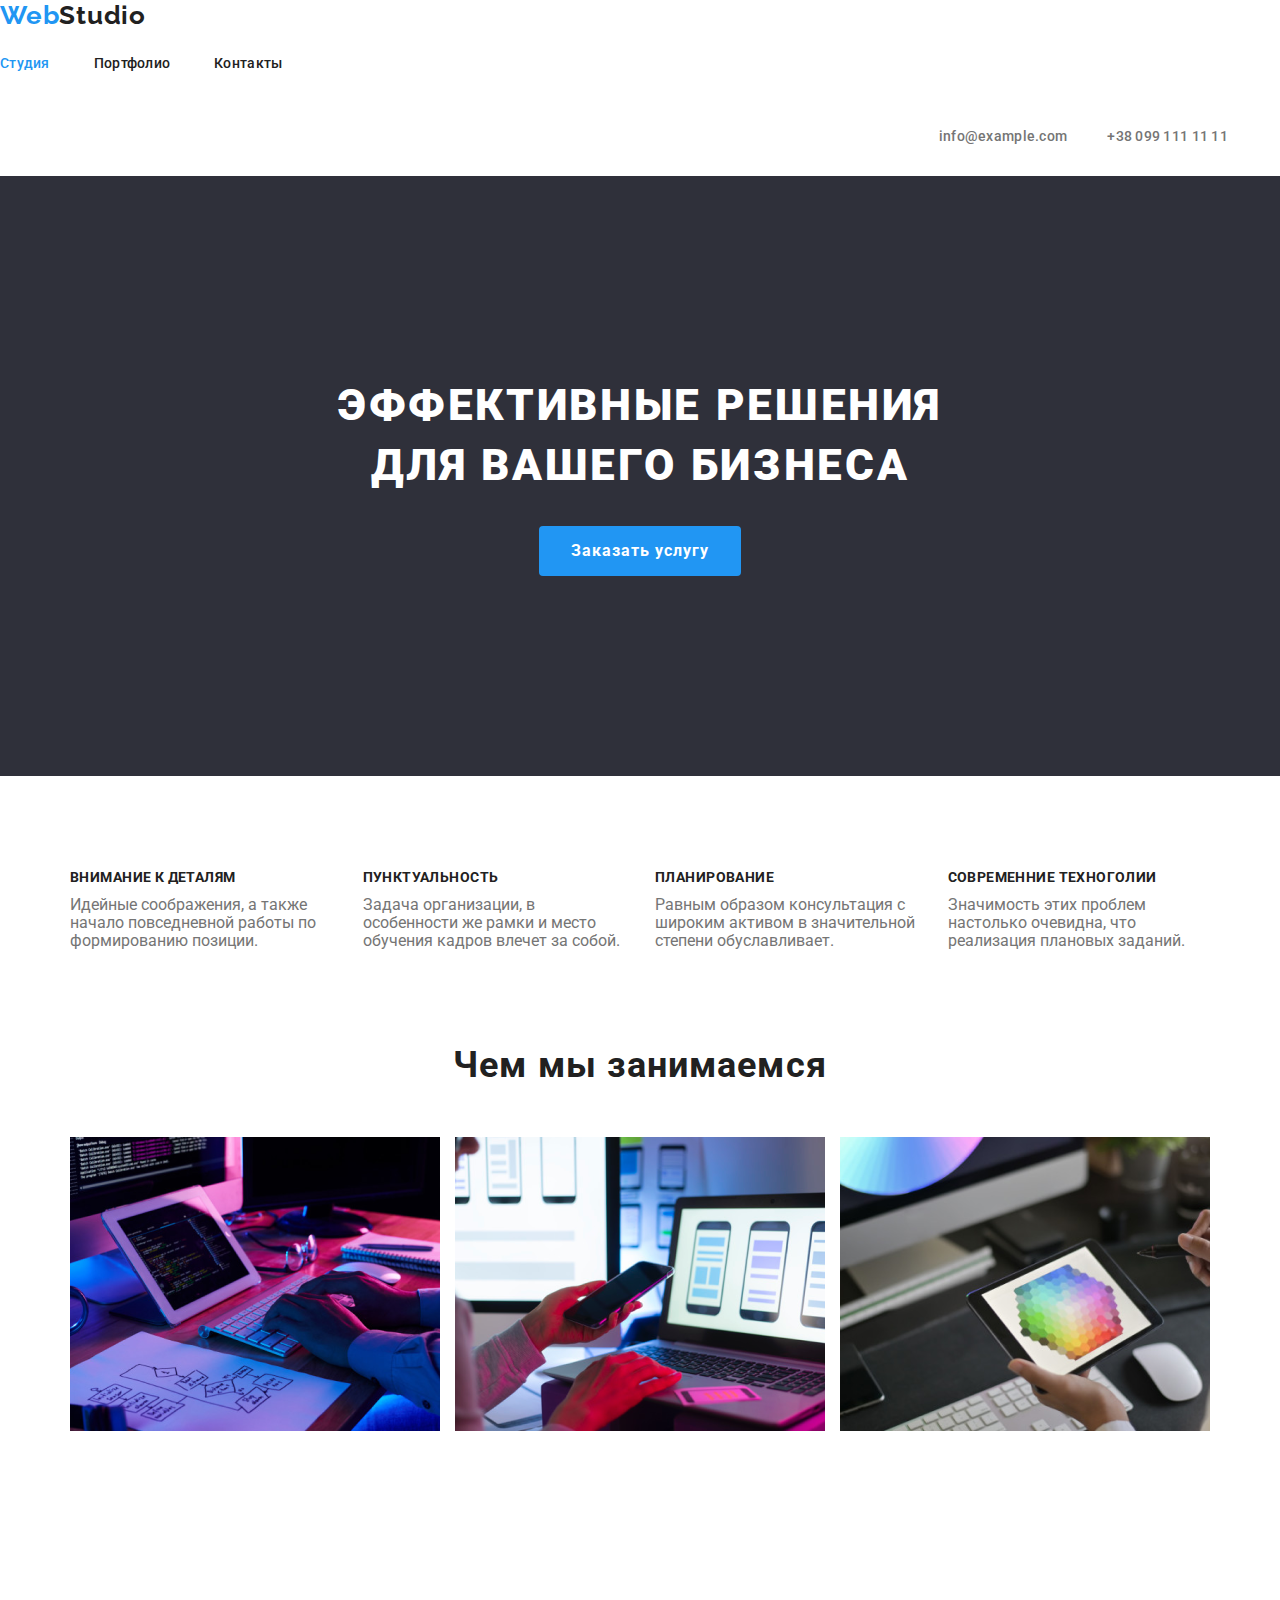
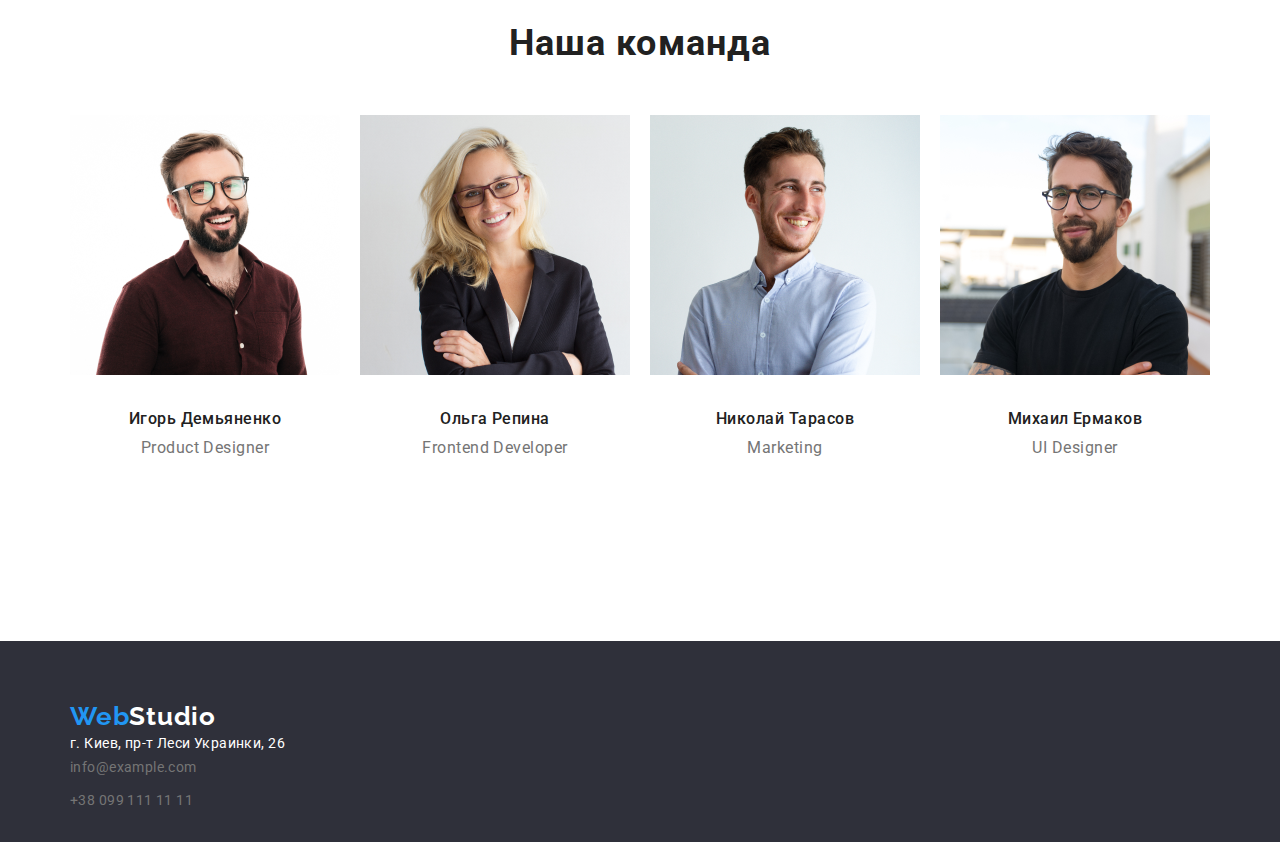
==== index.html @ aa9313b2 "Обновляет index.html" ====
<!DOCTYPE html>
<html lang="ru">
  <head>
    <meta charset="UTF-8" />
    <meta name="viewport" content="width=device-width, initial-scale=1.0" />
    <title>WebStudio</title>
    <link rel="stylesheet" href="https://cdnjs.cloudflare.com/ajax/libs/modern-normalize/1.0.0/modern-normalize.min.css">
    <link rel="preconnect" href="https://fonts.gstatic.com"> 
    <link rel="preconnect" href="https://fonts.gstatic.com"> 
    <link href="https://fonts.googleapis.com/css2?family=Raleway:wght@700&family=Roboto:wght@400;500;700;900&display=swap" rel="stylesheet">
    <link rel="stylesheet" href="./css/styles.css">
  </head>

  <body>
    <!--Шапка сайта-->
    <header>
      <div class="head">
            <a class="logo-blue" href="./index.html">Web<span class="logo-black">Studio</span>
            </a>
            <nav>
              <ul class="site-nav">
              <li class="item">
                <a href="./index.html" class="link current">Студия</a>
              </li>
              <li class="item">
                <a href="./portfolio.html" class="link">Портфолио</a>
              </li>
              <li class="item">
                <a href="" class="link">Контакты</a>
              </li>
          </ul>
        </nav>

        <ul class="adrress-header">
            <li class="mail-link"><a href="mailto:info@example.com" class="adrress">info@example.com</a></li>
            <li><a href="tel:+380991111111" class="adrress">+38 099 111 11 11</a></li>
        </ul>
      </div>
    </header>

    <main>
      <!--Герой-->
        <section class="hero">
          <div class="hero-section">
            <h1 class="hero-title">Эффективные решения <br> для вашего бизнеса</h1>
            <button type="button" class="button">Заказать услугу</button>
          </div>
        </section>

      <!--Наши преимущества-->
      <section>
        <div class="container">
          <h2 class="visually-hidden">Наши особенности</h2>
          <ul class="feature-list">
            <li class="feature-benefits">
              <h3 class="title">Внимание к деталям</h3>
              <p>
                Идейные соображения, а также начало повседневной работы по
                формированию позиции.
              </p>
            </li>
            <li class="feature-benefits">
              <h3 class="title">Пунктуальность</h3>
              <p>
                Задача организации, в особенности же рамки и место обучения кадров
                влечет за собой.
              </p>
            </li>
            <li class="feature-benefits">
              <h3 class="title">Планирование</h3>
              <p>
                Равным образом консультация с широким активом в значительной
                степени обуславливает.
              </p>
            </li>
            <li class="feature-benefits">
              <h3 class="title">Современние техноголии</h3>
              <p>
                Значимость этих проблем настолько очевидна, что реализация
                плановых заданий.
              </p>
            </li>
          </ul>
        </div>
      </section>
      <!--Чем мы занимаемся-->
      <section>
        <div class="container">
          <h2 class="employment-title">Чем мы занимаемся</h2>
          <ul class="employment">
            <li class="item">
              <img
                src="./images/programer-working-his-desk-office.png"
                alt="Фото програмиста работаючего в офисе"
                width="370"
              />
            </li>
            <li>
              <img
                src="./images/designers-are-developing-application-smartphones.png"
                alt="Фото разроботки интерфейса для приложения"
                width="370"
              />
            </li>
            <li>
                <img 
                src="./images/creative-artist-web-design-with-working-colour.png" 
                alt="Фото дизайнера подбирающего цвета на планшете" width="370"
                />
            </li>
          </ul>
        </div>
      </section>

      <!--Наша команда-->

      <section class="team">
        <div class="container">
          <h2 class="team-heading">Наша команда</h2>
            <ul class="team-list">
              <li class="team-card">
                <img class="card-face" src="./images/Igor.png"
                alt="Игорь Демьяненко"
                /> 
                <h3 class="person">Игорь Демьяненко</h3>
                <p class="duties">Product Designer</p>
              </li>
              <li class="team-card">
                <img class="card-face" src="./images/Olga.png"
                alt="Ольга Репина"
                /> 
                <h3 class="person">Ольга Репина</h3>
                <p class="duties">Frontend Developer</p>
              </li>
              <li class="team-card"> 
                <img class="card-face" src="./images/Nikolay.png"
                alt="Николай Тарасов"
                /> 
                <h3 class="person">Николай Тарасов</h3>
                <p class="duties">Marketing</p>
              </li>
              <li class="team-card">
                <img class="card-face" src="./images/Mikhail.png"
                alt="Михаил Ермаков"
                /> 
                <h3 class="person">Михаил Ермаков</h3>
                <p class="duties">UI Designer</p>
              </li>
            </ul>
          </div>
      </section>
    </main>
    <!--Футер-->
    <footer class="footer">
      <div class="container">
        <a href="./index.html" class="logo-blue">Web<span class="logo-white">Studio</span></a>
        <address class="adrress-post">
          г. Киев, пр-т Леси Украинки, 26
        </address>
        <ul class="adrress-footer">
          <li class="adrress-item">
            <a href="mailto:info@example.com" class="adrress">info@example.com</a>
          </li>
          <li>
            <a href="tel:+380991111111" class="adrress">+38 099 111 11 11</a>
          </li>
        </ul>
      </div>
    </footer>
  </body>
</html>
---- css/styles.css ----
:root {
    --primary-text-color: #757575;
    --title-text-color:  #212121;
    --accent-color: #2196F3;
    --hero-text-color: #FFFFFF;
    --transparent-color: rgba(255, 255, 255, 0.6);

    --background-main-color: #E5E5E5; 
    --background-secondary-color: #F5F4FA;
    --background-hero-footer-color: #2F303A;
    --background-head-color: #FFFFFF;
}          
        /* цвет основного текста (светло-серый)  #757575; */
        /* цвет вторичного текста (заголовки, ближе к черному) #212121; */
        /* цвет акцента #2196F3; */
        /* цвет текста героя и почтового адреса (белый) #FFFFFF; */
        /* цвет прозрачный (адрес) rgba(255, 255, 255, 0.6); */

        /* цвет фона основной (белее) #E5E5E5; */
        /* цвет фона вторичный (серее) #F5F4FA; */
        /* цвет фона героя и футера #2F303A */
        /* цвет фона в хедере (белый) #FFFFFF */

body {
    font-family: 'Roboto', sans-serif;

    color: var(--primary-text-color);
}

h1, 
h2, 
h3 {
    font-family: 'Roboto', sans-serif;
    font-weight: 900;
}

main {
    background-color: var(--background-main-color--);
}

a {
    text-decoration: none;
}

li {
    list-style: none;
}

h1, 
h2,
h3,
ul,
p {
    margin-top: 0;
    margin-bottom: 0;
    padding-left: 0;
}
/* Common */

.container {
    display: flex;
    align-items: center;

    width: 1170px;
    padding: 0 15px;
	margin: 0 auto;
}

/* Header */

header {
    
    background-color: var(--background-head-color);
}


/* Logo */
.logo-blue {

    margin-right: 95px;

    font-family: Raleway;
    font-weight: 700;
    font-size: 26px;
    line-height: 31px;
    letter-spacing: 0.03em;

    color: var(--accent-color);

}
.logo-black {
    color: var(--title-text-color);
}
.logo-white {
    color: var(--hero-text-color);

}

/* Site-nav */

/* Задає колір і шрифт для навігації */
.site-nav .item {
    display: inline-block;

}
.site-nav > .item:not(:last-child) {
    margin-right: 40px;
}

.site-nav .link {
    display: block;
    padding: 32px 0;

    font-weight: 500;
    font-size: 14px;
    line-height: 1.14px;
    letter-spacing: 0.02em;

    color: var(--title-text-color);
}
.site-nav .link:hover,
.site-nav .link:focus{
    color: var(--accent-color);
}
.site-nav .link.current {
    color: var(--accent-color);
}

/* Adrress effect */

.adrress-header {

    display: flex;
    margin-left: auto;
    margin-right: 52px;
}

.adrress-header .adrress,
.adrress-footer .adrress {

    color: var(--primary-text-color);
}

.adrress-header .adrress {
    display: inline-block;
    padding: 32px 0;
    
    font-family: Roboto;
    font-weight: 500;
    font-size: 14px;
    line-height: 16px;
    letter-spacing: 0.02em;
}

.adrress-header .adrress:hover,
.adrress-header .adrress:focus,
.adrress-footer .adrress:hover,
.adrress-footer .adrress:focus{
    color: var(--accent-color);
}
.mail-link {
    margin-left: auto;
    margin-right: 40px;
}
.adrress-post {

    font-style: normal;
    font-weight: 400;
    font-size: 14px;
    line-height: 1.71;
    letter-spacing: 0.03em;

    color: var(--hero-text-color);
}
.adrress-footer {
    margin-bottom: 9px;
    font-style: normal;
    font-weight: 400;
    font-size: 14px;
    line-height: 1.71;
    letter-spacing: 0.03em;
}

/* Hero */
.hero {
    
    background-color: var(--background-hero-footer-color);
    text-align: center;
}
.hero-section {
    display: inline-block;
    width: 696px;
    padding-top: 200px;
    padding-bottom: 200px;
    
}
.hero-title {
    margin: 0 auto 30px;
    
    font-size: 44px;
    line-height: 1.36;
    letter-spacing: 0.06em;
    text-transform: uppercase;

    color: var(--hero-text-color);
}





/* Button */
.button {
    padding: 10px 32px;
    min-width: 200px;
    align-items: baseline;
    text-align: center; 
    
    font-weight: 700;
    font-size: 16px;
    line-height: 1.87;
    
    letter-spacing: 0.06em;
    cursor: pointer;
    border-radius: 4px;
    border: none;
    color: var(--hero-text-color); 
    background-color: var(--accent-color);
}




/* Section*/

.visually-hidden {
position: absolute;
clip: rect(0 0 0 0);
width: 1px;
height: 1px;
margin: 1px;
}

.employment-title {
    margin-bottom: 50px;
    display: block;

    font-weight: 700;
    font-size: 36px;
    line-height: 1.16;
    text-align: center;
    letter-spacing: 0.03em;

    color: var(--title-text-color);
}

.title-description {
    font-weight: 400;
    font-size: 14px;
    line-height: 1.71;
    letter-spacing: 0.03em;
}

/* Feature-list */

.feature-list {
    display: flex;
    padding-top: 94px;
    padding-bottom: 94px;
}
.feature-benefits:not(:nth-child(4n)) {
    margin-right: 30px;
}

.feature-benefits {
    width: calc((1170px - 90px) / 4);
}

.feature-list .title {
    margin-bottom: 10px;
    

    font-style: 700;
    font-weight: bold;
    font-size: 14px;
    line-height: 1.14;
    letter-spacing: 0.03em;
    text-transform: uppercase;

    color: var(--title-text-color);
}

/* Employment */

.container {
    display: block;
}

.team-heading {
    display: block;
    padding-top: 94px;
    margin-bottom: 50px;

    font-weight: 700;
    font-size: 36px;
    line-height: 1.16;
    text-align: center;
    letter-spacing: 0.03em;

    color: var(--title-text-color);
}

.employment {
    display: flex;
    justify-content: space-between;
    padding-bottom: 94px;
}
.employment .item {
    width: 370px;
}

/* Our-team */
.section-bgc {
    background-color: var(--background-secondary-color);
}


.team-list {
    display: flex;
    justify-content: space-between;
    padding-bottom: 94px;
    border-radius: 0px;
}
.team-card {
    width: 270px;
}

.card-face {
    margin-bottom: 30px;
}
.team-list .person {
margin-bottom: 10px;

    font-weight: 500;
    font-size: 16px;
    line-height: 1.19;
    text-align: center;
    letter-spacing: 0.03em;

    color: var(--title-text-color);
}
.duties {
    margin-bottom: 90px;
    font-weight: normal;
    font-size: 16px;
    line-height: 1.19;
    text-align: center;
    letter-spacing: 0.03em;
}
.footer {
    padding-top: 60px;
    padding-bottom: 20px;
    background-color: var(--background-hero-footer-color);
}

.adrress-footer .adrress-item:not(:last-child) {
	margin-bottom: 9px;
}


                /* Стили для portfolio.html */

/* Butoons */

.filter-btn{
    font-weight: 500;
    font-size: 16px;
    line-height: 1.62;
    text-align: center;
    letter-spacing: 0.03em;

    color: var(--title-text-color);
}
.filter-btn:hover,
.filter-btn:focus{
    color: var(--hero-text-color);
    background-color: var(--accent-color);
}

                /* All offers */
     
.offers-list {
    font-weight: 700;
    font-size: 18px;
    line-height: 2;
    letter-spacing: 0.06em;

    color: var(--title-text-color);
}
.heading {
    font-weight: 400;
    font-size: 16px;
    line-height: 1.87;
    letter-spacing: 0.03em;

    color: var(--primary-text-color);
}
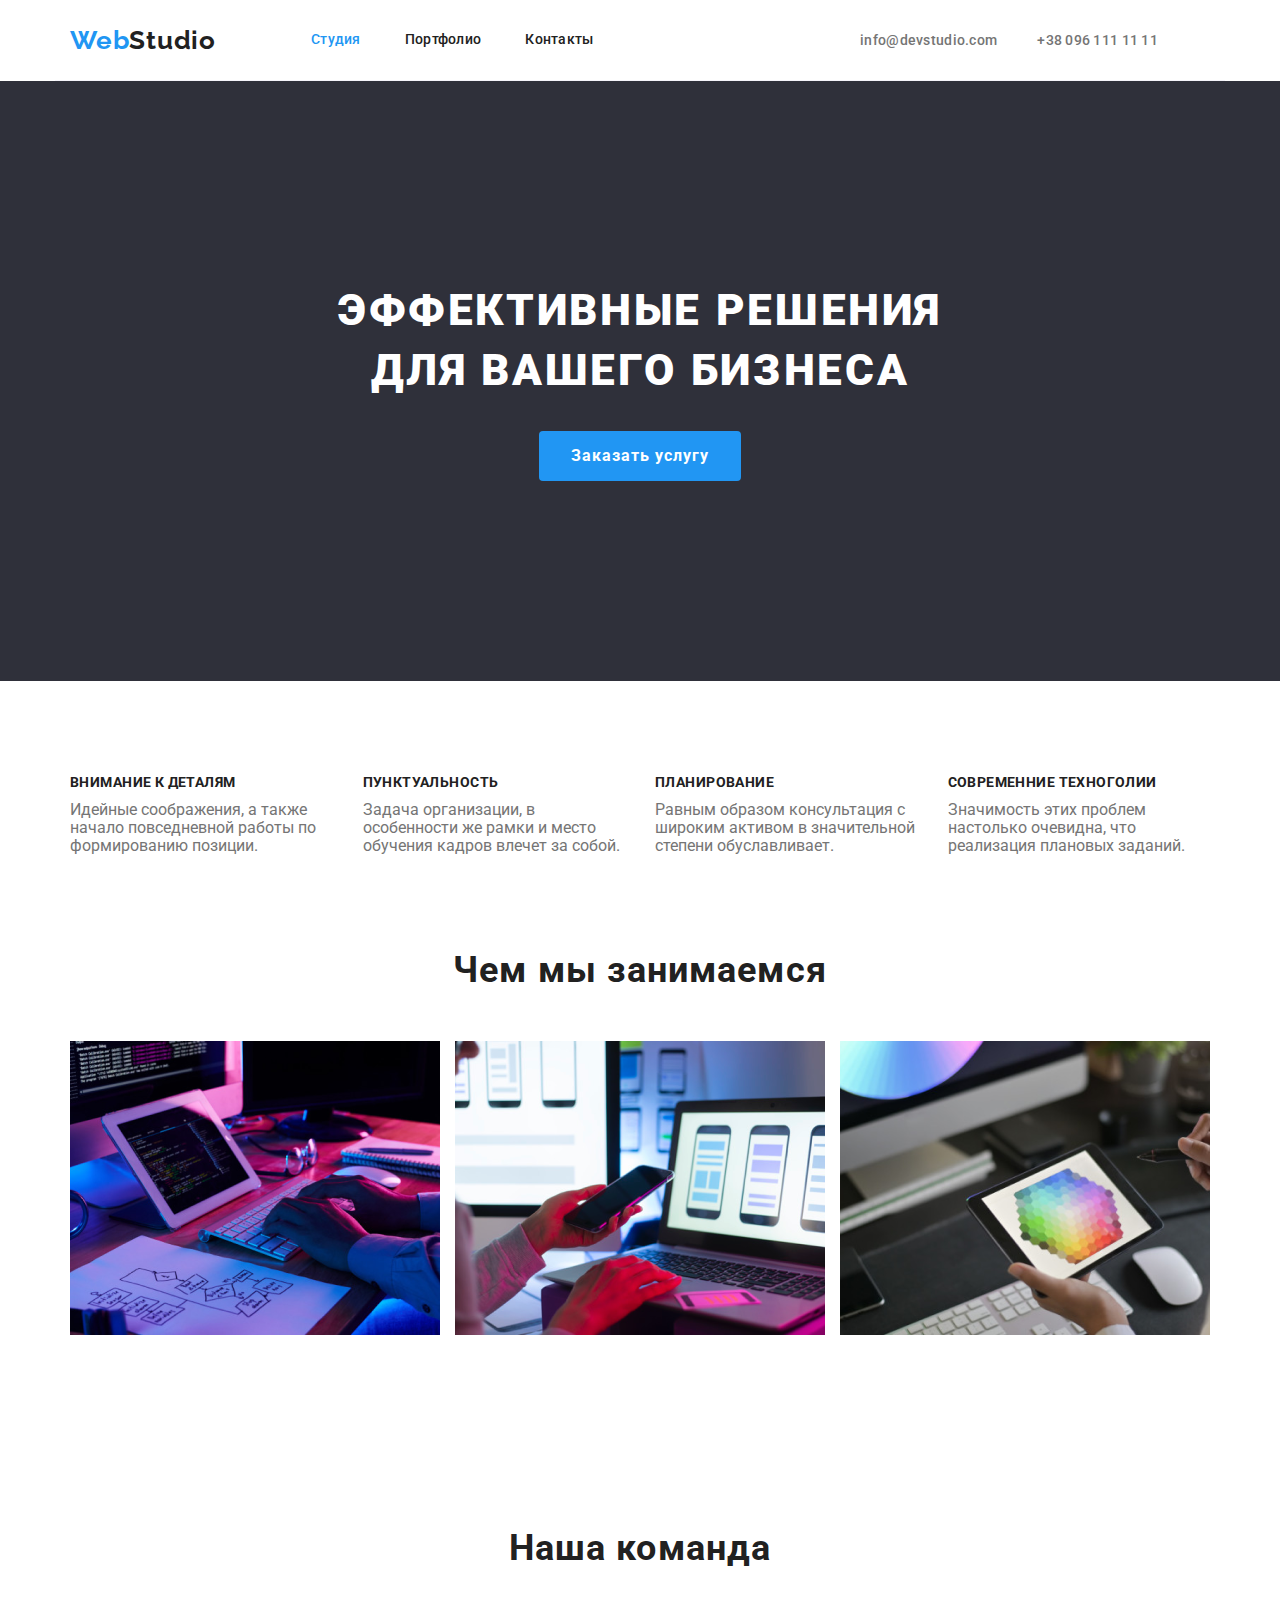
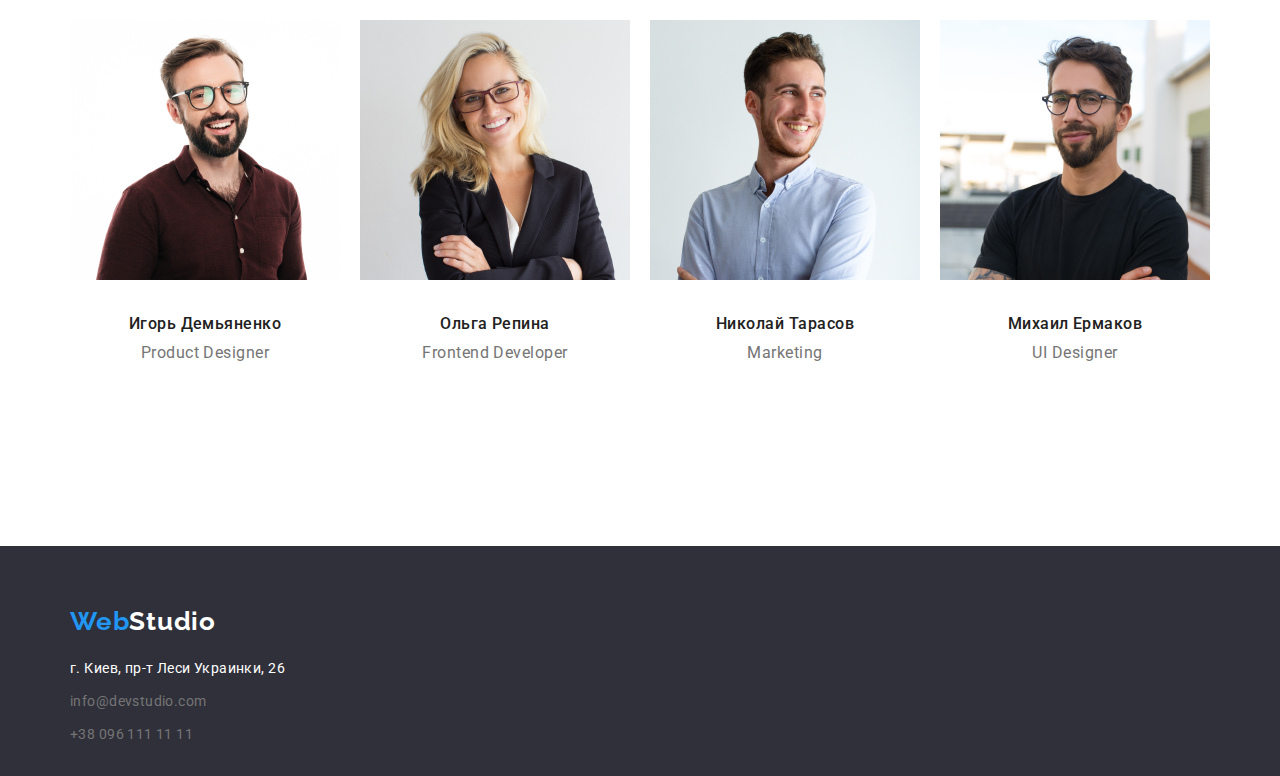
==== commit a43845df: "Обновляет разметку" ====
--- a/index.html
+++ b/index.html
@@ -32,8 +32,8 @@
         </nav>
 
         <ul class="adrress-header">
-            <li class="mail-link"><a href="mailto:info@example.com" class="adrress">info@example.com</a></li>
-            <li><a href="tel:+380991111111" class="adrress">+38 099 111 11 11</a></li>
+            <li class="mail-link"><a href="mailto:info@example.com" class="adrress">info@devstudio.com</a></li>
+            <li><a href="tel:+380991111111" class="adrress">+38 096 111 11 11</a></li>
         </ul>
       </div>
     </header>
@@ -159,10 +159,10 @@
         </address>
         <ul class="adrress-footer">
           <li class="adrress-item">
-            <a href="mailto:info@example.com" class="adrress">info@example.com</a>
+            <a href="mailto:info@example.com" class="adrress">info@devstudio.com</a>
           </li>
           <li>
-            <a href="tel:+380991111111" class="adrress">+38 099 111 11 11</a>
+            <a href="tel:+380991111111" class="adrress">+38 096 111 11 11</a>
           </li>
         </ul>
       </div>
--- a/css/styles.css
+++ b/css/styles.css
@@ -58,7 +58,7 @@
 /* Common */
 
 .container {
-    display: flex;
+    display: inline-flex;
     align-items: center;
 
     width: 1170px;
@@ -73,6 +73,16 @@
     background-color: var(--background-head-color);
 }
 
+.head {
+    display: flex;
+    align-items: center;
+
+    width: 1170px;
+    padding: 0 15px;
+	margin: 0 auto;
+    border-bottom: 1px solid var(--background-secondary-color);
+
+}
 
 /* Logo */
 .logo-blue {
@@ -100,7 +110,7 @@
 
 /* Задає колір і шрифт для навігації */
 .site-nav .item {
-    display: inline-block;
+    display: inline-flex;
 
 }
 .site-nav > .item:not(:last-child) {
@@ -108,7 +118,7 @@
 }
 
 .site-nav .link {
-    display: block;
+    display: inline;
     padding: 32px 0;
 
     font-weight: 500;
@@ -163,7 +173,8 @@
     margin-right: 40px;
 }
 .adrress-post {
-
+    margin-top: 20px;
+    margin-bottom: 9px;
     font-style: normal;
     font-weight: 400;
     font-size: 14px;
@@ -234,12 +245,18 @@
 /* Section*/
 
 .visually-hidden {
-position: absolute;
-clip: rect(0 0 0 0);
-width: 1px;
-height: 1px;
-margin: 1px;
-}
+    position: absolute;
+    width: 1px;
+    height: 1px;
+    margin: -1px;
+    border: 0;
+    padding: 0;
+    
+    white-space: nowrap;
+    clip-path: inset(100%);
+    clip: rect(0 0 0 0);
+    overflow: hidden;
+  }
 
 .employment-title {
     margin-bottom: 50px;
@@ -364,7 +381,8 @@
 }
 
 .adrress-footer .adrress-item:not(:last-child) {
-	margin-bottom: 9px;
+    margin-bottom: 9px;
+    
 }
 
 
@@ -372,7 +390,26 @@
 
 /* Butoons */
 
+
+.filter-item {
+	display: flex;
+	justify-content: center;
+    margin-bottom: 50px;
+    margin-top: 94px;
+}
+.filter-list:not(:last-child) {
+    margin-right: 8px;
+}
+
 .filter-btn{
+    padding: 6px 22px;
+
+    align-items: baseline;
+
+    cursor: pointer;
+    border-style: none;
+    border-radius: 4px;
+    min-width: 73px;
     font-weight: 500;
     font-size: 16px;
     line-height: 1.62;
@@ -380,6 +417,7 @@
     letter-spacing: 0.03em;
 
     color: var(--title-text-color);
+    background-color: var(--background-secondary-color);
 }
 .filter-btn:hover,
 .filter-btn:focus{
@@ -390,6 +428,14 @@
                 /* All offers */
      
 .offers-list {
+
+    width: 1170px;
+    padding: 0 15px;
+    margin: 0 auto;
+    
+    display: flex;
+    flex-wrap: wrap;
+
     font-weight: 700;
     font-size: 18px;
     line-height: 2;
@@ -397,7 +443,33 @@
 
     color: var(--title-text-color);
 }
+
+/* .offers-item:not(nth-child(3n)) {
+    
+    margin-right: 30px;
+} */
+
+.offers-item {
+    width: 370px;
+	background: #ffffff;
+    outline: 1px solid #eeeeee;
+    margin-right: 30px;
+    margin-bottom: 30px;
+}
+.offers-item-link {
+
+}
+
+
+.offers-item img {
+    display: block;
+}
+.offers-item a {
+    display: block;
+}
+
 .heading {
+
     font-weight: 400;
     font-size: 16px;
     line-height: 1.87;
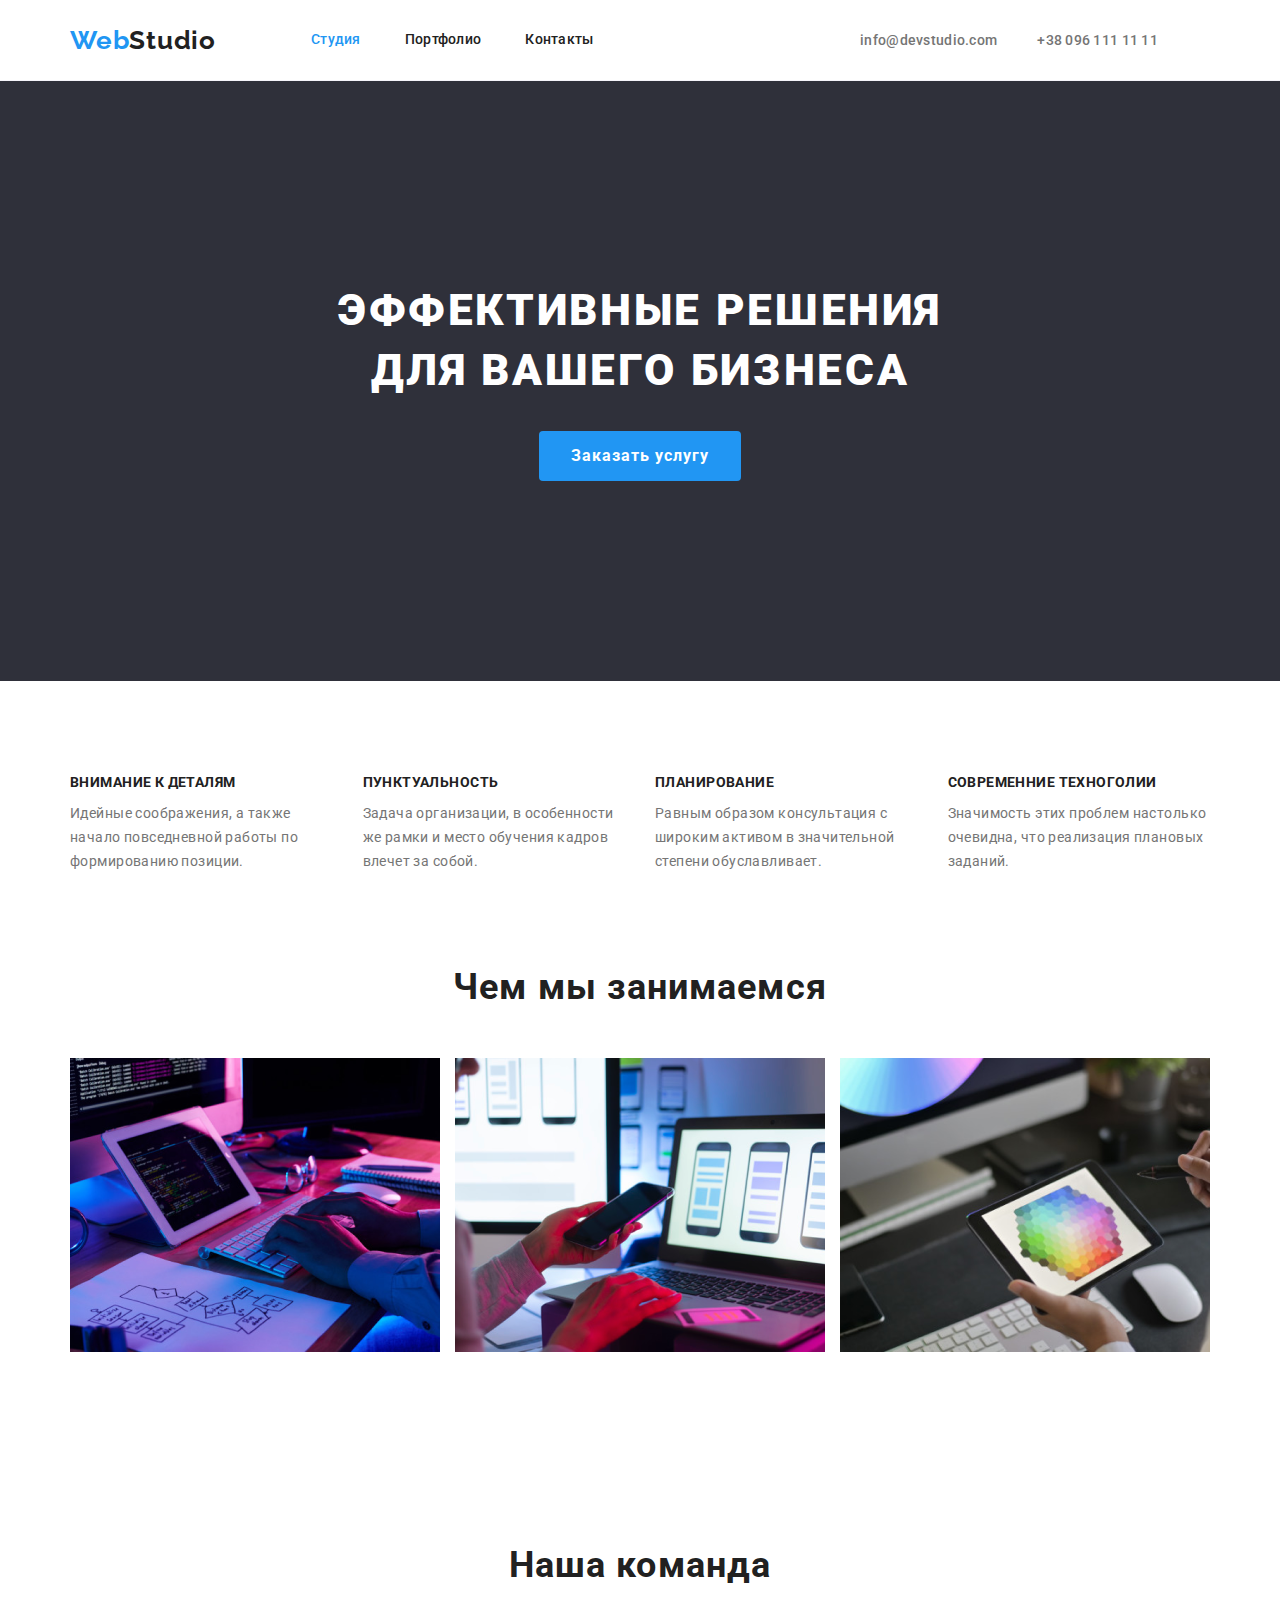
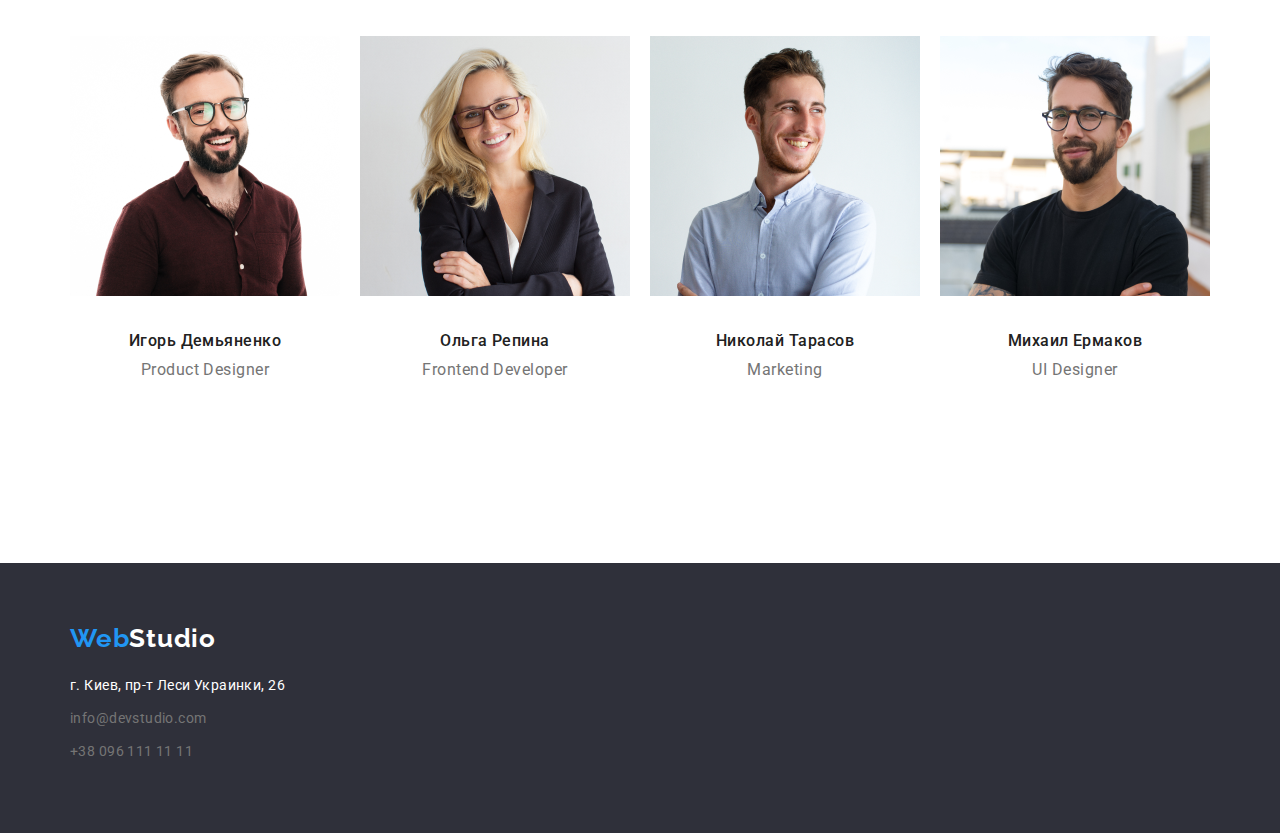
==== commit a4fb3a14: "Обновляет index.html" ====
--- a/index.html
+++ b/index.html
@@ -15,20 +15,20 @@
     <!--Шапка сайта-->
     <header>
       <div class="head">
-            <a class="logo-blue" href="./index.html">Web<span class="logo-black">Studio</span>
-            </a>
-            <nav>
-              <ul class="site-nav">
+        <a class="logo-blue" href="./index.html">Web<span class="logo-black">Studio</span>
+        </a>
+          <nav>
+            <ul class="site-nav">
               <li class="item">
                 <a href="./index.html" class="link current">Студия</a>
               </li>
               <li class="item">
                 <a href="./portfolio.html" class="link">Портфолио</a>
-              </li>
+              </li>                
               <li class="item">
                 <a href="" class="link">Контакты</a>
               </li>
-          </ul>
+            </ul>
         </nav>
 
         <ul class="adrress-header">
@@ -48,34 +48,34 @@
         </section>
 
       <!--Наши преимущества-->
-      <section>
+      <section class="section">
         <div class="container">
           <h2 class="visually-hidden">Наши особенности</h2>
-          <ul class="feature-list">
-            <li class="feature-benefits">
-              <h3 class="title">Внимание к деталям</h3>
-              <p>
+            <ul class="feature-list">
+              <li class="feature-benefits">
+                <h3 class="title">Внимание к деталям</h3>
+                <p class="feature-list-description">
                 Идейные соображения, а также начало повседневной работы по
-                формированию позиции.
-              </p>
+                  формированию позиции.
+                </p>
             </li>
             <li class="feature-benefits">
               <h3 class="title">Пунктуальность</h3>
-              <p>
+              <p class="feature-list-description">
                 Задача организации, в особенности же рамки и место обучения кадров
                 влечет за собой.
               </p>
             </li>
             <li class="feature-benefits">
               <h3 class="title">Планирование</h3>
-              <p>
+              <p class="feature-list-description">
                 Равным образом консультация с широким активом в значительной
                 степени обуславливает.
               </p>
             </li>
             <li class="feature-benefits">
               <h3 class="title">Современние техноголии</h3>
-              <p>
+              <p class="feature-list-description">
                 Значимость этих проблем настолько очевидна, что реализация
                 плановых заданий.
               </p>
@@ -84,7 +84,7 @@
         </div>
       </section>
       <!--Чем мы занимаемся-->
-      <section>
+      <section class="section">
         <div class="container">
           <h2 class="employment-title">Чем мы занимаемся</h2>
           <ul class="employment">
@@ -114,7 +114,7 @@
 
       <!--Наша команда-->
 
-      <section class="team">
+      <section class="section team">
         <div class="container">
           <h2 class="team-heading">Наша команда</h2>
             <ul class="team-list">
--- a/css/styles.css
+++ b/css/styles.css
@@ -55,6 +55,7 @@
     margin-bottom: 0;
     padding-left: 0;
 }
+
 /* Common */
 
 .container {
@@ -69,7 +70,8 @@
 /* Header */
 
 header {
-    
+    border-bottom: 1px solid var(--background-secondary-color);
+
     background-color: var(--background-head-color);
 }
 
@@ -80,13 +82,11 @@
     width: 1170px;
     padding: 0 15px;
 	margin: 0 auto;
-    border-bottom: 1px solid var(--background-secondary-color);
-
 }
 
 /* Logo */
+
 .logo-blue {
-
     margin-right: 95px;
 
     font-family: Raleway;
@@ -96,23 +96,20 @@
     letter-spacing: 0.03em;
 
     color: var(--accent-color);
-
 }
 .logo-black {
     color: var(--title-text-color);
 }
 .logo-white {
     color: var(--hero-text-color);
-
 }
 
 /* Site-nav */
 
-/* Задає колір і шрифт для навігації */
 .site-nav .item {
     display: inline-flex;
-
-}
+}
+
 .site-nav > .item:not(:last-child) {
     margin-right: 40px;
 }
@@ -128,10 +125,12 @@
 
     color: var(--title-text-color);
 }
+
 .site-nav .link:hover,
 .site-nav .link:focus{
     color: var(--accent-color);
 }
+
 .site-nav .link.current {
     color: var(--accent-color);
 }
@@ -168,13 +167,16 @@
 .adrress-footer .adrress:focus{
     color: var(--accent-color);
 }
+
 .mail-link {
     margin-left: auto;
     margin-right: 40px;
 }
+
 .adrress-post {
     margin-top: 20px;
     margin-bottom: 9px;
+
     font-style: normal;
     font-weight: 400;
     font-size: 14px;
@@ -183,8 +185,10 @@
 
     color: var(--hero-text-color);
 }
+
 .adrress-footer {
     margin-bottom: 9px;
+
     font-style: normal;
     font-weight: 400;
     font-size: 14px;
@@ -194,17 +198,20 @@
 
 /* Hero */
 .hero {
-    
+    text-align: center;
+
     background-color: var(--background-hero-footer-color);
-    text-align: center;
-}
+}
+
 .hero-section {
     display: inline-block;
+
     width: 696px;
     padding-top: 200px;
     padding-bottom: 200px;
     
 }
+
 .hero-title {
     margin: 0 auto 30px;
     
@@ -215,10 +222,6 @@
 
     color: var(--hero-text-color);
 }
-
-
-
-
 
 /* Button */
 .button {
@@ -282,6 +285,7 @@
 
 .feature-list {
     display: flex;
+
     padding-top: 94px;
     padding-bottom: 94px;
 }
@@ -295,16 +299,22 @@
 
 .feature-list .title {
     margin-bottom: 10px;
-    
-
-    font-style: 700;
-    font-weight: bold;
+
+    font-weight: 700;
     font-size: 14px;
     line-height: 1.14;
     letter-spacing: 0.03em;
     text-transform: uppercase;
 
     color: var(--title-text-color);
+}
+
+.feature-list-description {
+    
+    font-weight: 400;
+    font-size: 14px;
+    line-height: 24px;
+    letter-spacing: 0.03em;
 }
 
 /* Employment */
@@ -332,6 +342,7 @@
     justify-content: space-between;
     padding-bottom: 94px;
 }
+
 .employment .item {
     width: 370px;
 }
@@ -348,6 +359,7 @@
     padding-bottom: 94px;
     border-radius: 0px;
 }
+
 .team-card {
     width: 270px;
 }
@@ -355,6 +367,7 @@
 .card-face {
     margin-bottom: 30px;
 }
+
 .team-list .person {
 margin-bottom: 10px;
 
@@ -366,6 +379,7 @@
 
     color: var(--title-text-color);
 }
+
 .duties {
     margin-bottom: 90px;
     font-weight: normal;
@@ -374,9 +388,10 @@
     text-align: center;
     letter-spacing: 0.03em;
 }
+
 .footer {
     padding-top: 60px;
-    padding-bottom: 20px;
+    padding-bottom: 60px;
     background-color: var(--background-hero-footer-color);
 }
 
@@ -389,7 +404,9 @@
                 /* Стили для portfolio.html */
 
 /* Butoons */
-
+.portfolio {
+    padding-bottom: 94px;
+}
 
 .filter-item {
 	display: flex;
@@ -397,6 +414,7 @@
     margin-bottom: 50px;
     margin-top: 94px;
 }
+
 .filter-list:not(:last-child) {
     margin-right: 8px;
 }
@@ -410,6 +428,7 @@
     border-style: none;
     border-radius: 4px;
     min-width: 73px;
+
     font-weight: 500;
     font-size: 16px;
     line-height: 1.62;
@@ -419,6 +438,7 @@
     color: var(--title-text-color);
     background-color: var(--background-secondary-color);
 }
+
 .filter-btn:hover,
 .filter-btn:focus{
     color: var(--hero-text-color);
@@ -426,15 +446,19 @@
 }
 
                 /* All offers */
-     
-.offers-list {
-
-    width: 1170px;
+ 
+.joboffer {
+    width: 1230px;
     padding: 0 15px;
     margin: 0 auto;
+}
+                
+.offers-list {
     
     display: flex;
     flex-wrap: wrap;
+
+    margin-bottom: 4px;
 
     font-weight: 700;
     font-size: 18px;
@@ -442,34 +466,31 @@
     letter-spacing: 0.06em;
 
     color: var(--title-text-color);
-}
-
-/* .offers-item:not(nth-child(3n)) {
-    
-    margin-right: 30px;
-} */
-
-.offers-item {
+} 
+
+.offers-list .item {
     width: 370px;
-	background: #ffffff;
+
     outline: 1px solid #eeeeee;
     margin-right: 30px;
     margin-bottom: 30px;
-}
-.offers-item-link {
-
-}
-
-
-.offers-item img {
+
+    background-color: #fff;
+}
+
+.offers-list .item:nth-child(3n) {
+    margin-right: 0;
+}
+
+.offers-list .item:nth-last-child(-n +3) {
+    margin-bottom: 0;
+}
+.offers-list a,
+.offers-list img {
     display: block;
 }
-.offers-item a {
-    display: block;
-}
 
 .heading {
-
     font-weight: 400;
     font-size: 16px;
     line-height: 1.87;
@@ -478,3 +499,6 @@
     color: var(--primary-text-color);
 }    
 
+.offers-item-link .offers-info {
+    padding: 20px 24px;
+}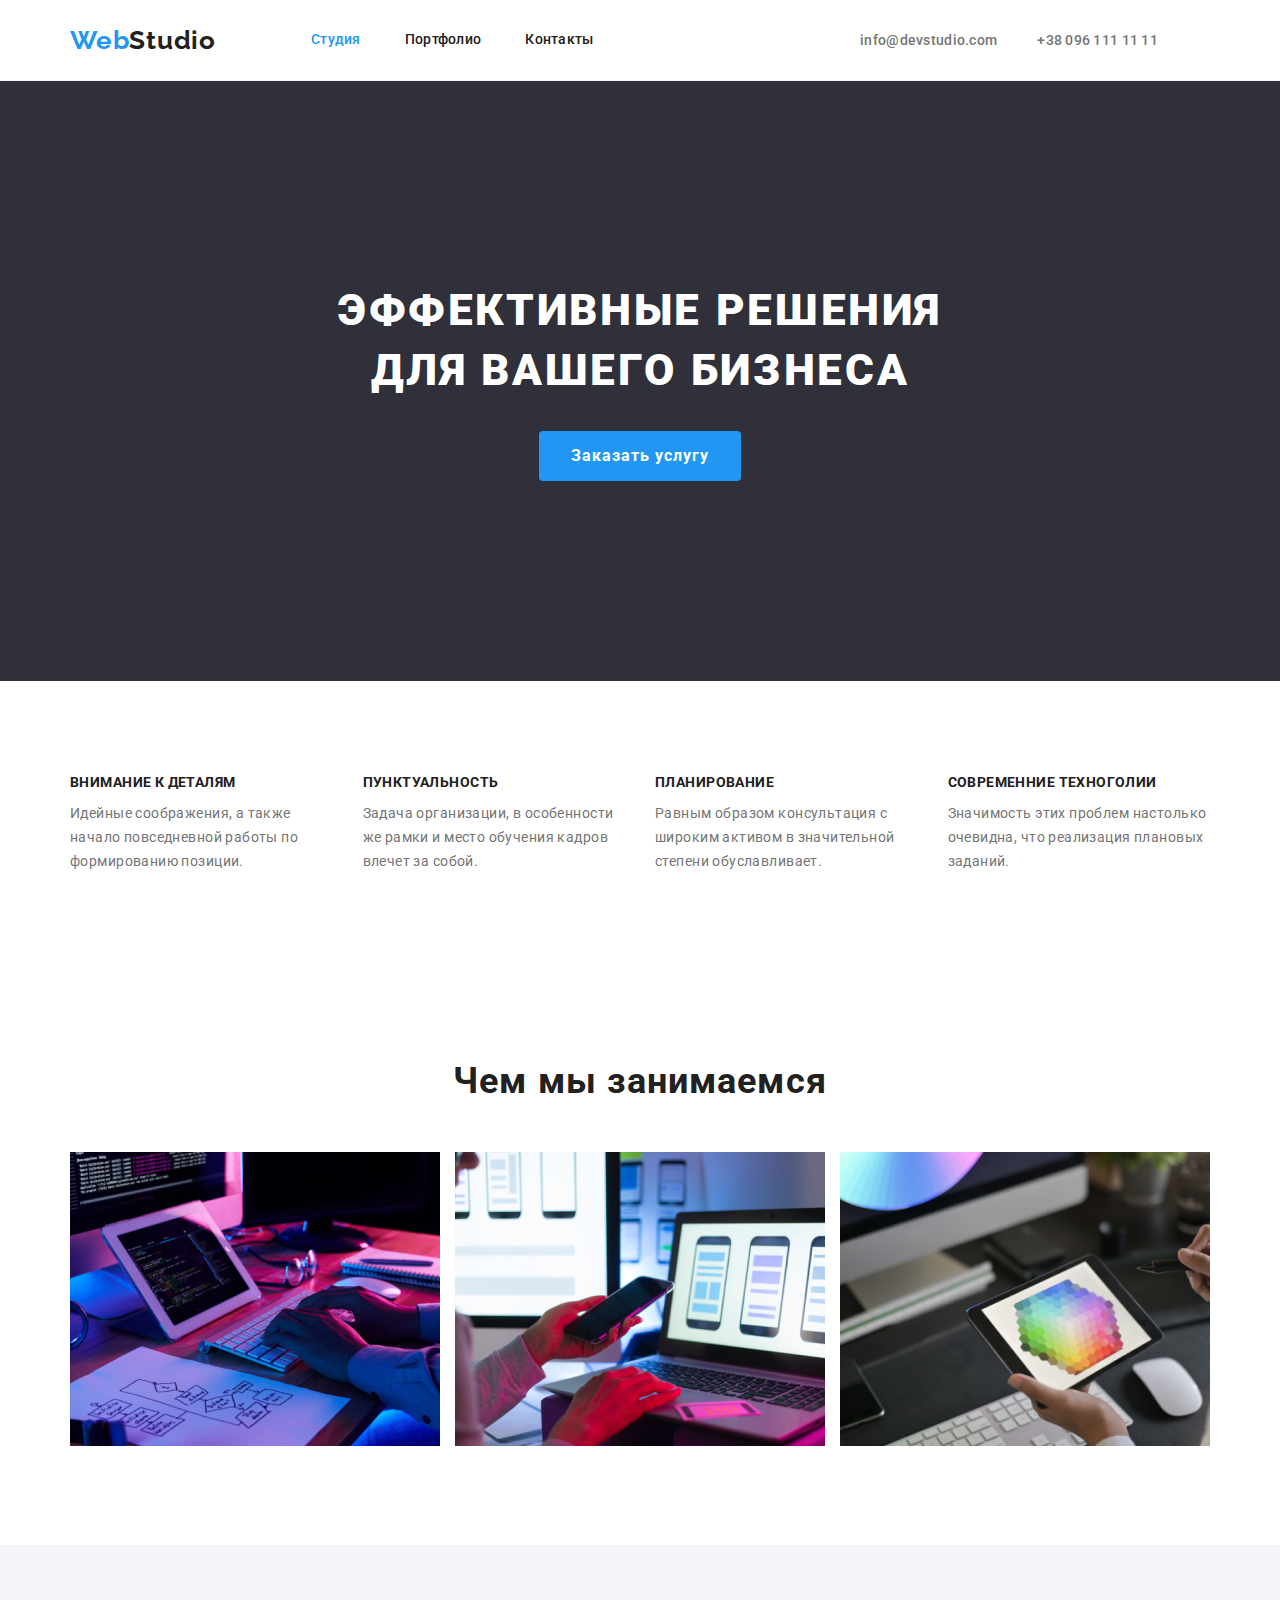
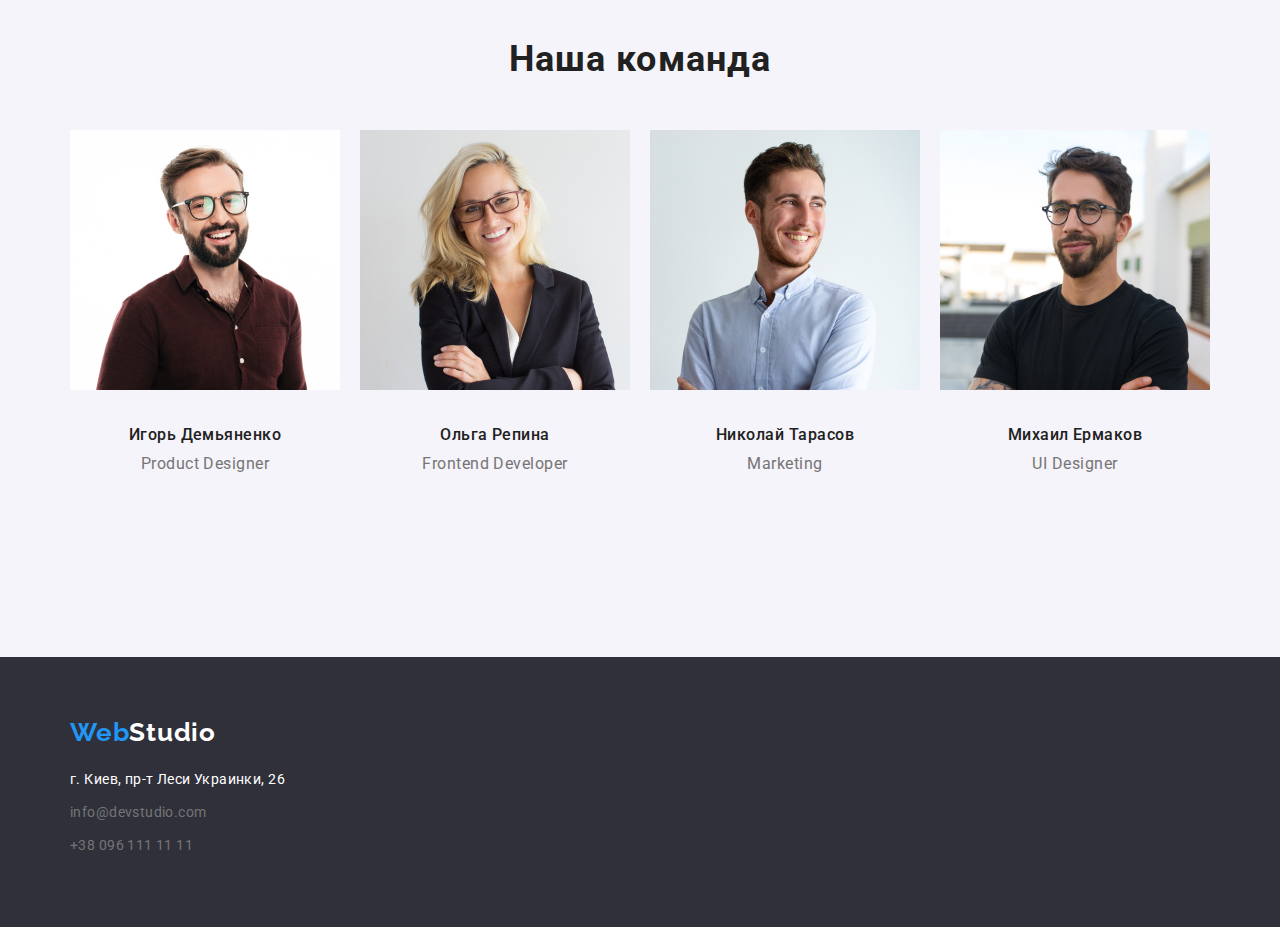
==== commit 927ba738: "Обновляет index.html" ====
--- a/index.html
+++ b/index.html
@@ -114,7 +114,7 @@
 
       <!--Наша команда-->
 
-      <section class="section team">
+      <section class="team-section section">
         <div class="container">
           <h2 class="team-heading">Наша команда</h2>
             <ul class="team-list">
--- a/css/styles.css
+++ b/css/styles.css
@@ -70,6 +70,8 @@
 /* Header */
 
 header {
+    
+
     border-bottom: 1px solid var(--background-secondary-color);
 
     background-color: var(--background-head-color);
@@ -198,6 +200,8 @@
 
 /* Hero */
 .hero {
+    padding-top: 200px;
+    padding-bottom: 200px;
     text-align: center;
 
     background-color: var(--background-hero-footer-color);
@@ -207,8 +211,7 @@
     display: inline-block;
 
     width: 696px;
-    padding-top: 200px;
-    padding-bottom: 200px;
+    
     
 }
 
@@ -282,12 +285,12 @@
 }
 
 /* Feature-list */
-
+.section {
+    padding-top: 94px;
+    padding-bottom: 94px;
+} 
 .feature-list {
     display: flex;
-
-    padding-top: 94px;
-    padding-bottom: 94px;
 }
 .feature-benefits:not(:nth-child(4n)) {
     margin-right: 30px;
@@ -325,7 +328,6 @@
 
 .team-heading {
     display: block;
-    padding-top: 94px;
     margin-bottom: 50px;
 
     font-weight: 700;
@@ -340,7 +342,6 @@
 .employment {
     display: flex;
     justify-content: space-between;
-    padding-bottom: 94px;
 }
 
 .employment .item {
@@ -348,7 +349,7 @@
 }
 
 /* Our-team */
-.section-bgc {
+.team-section {
     background-color: var(--background-secondary-color);
 }
 
@@ -356,7 +357,6 @@
 .team-list {
     display: flex;
     justify-content: space-between;
-    padding-bottom: 94px;
     border-radius: 0px;
 }
 
@@ -369,7 +369,7 @@
 }
 
 .team-list .person {
-margin-bottom: 10px;
+    margin-bottom: 10px;
 
     font-weight: 500;
     font-size: 16px;
@@ -405,14 +405,14 @@
 
 /* Butoons */
 .portfolio {
+    padding-top: 94px;
     padding-bottom: 94px;
 }
 
 .filter-item {
 	display: flex;
 	justify-content: center;
-    margin-bottom: 50px;
-    margin-top: 94px;
+    margin-bottom: 94px;
 }
 
 .filter-list:not(:last-child) {
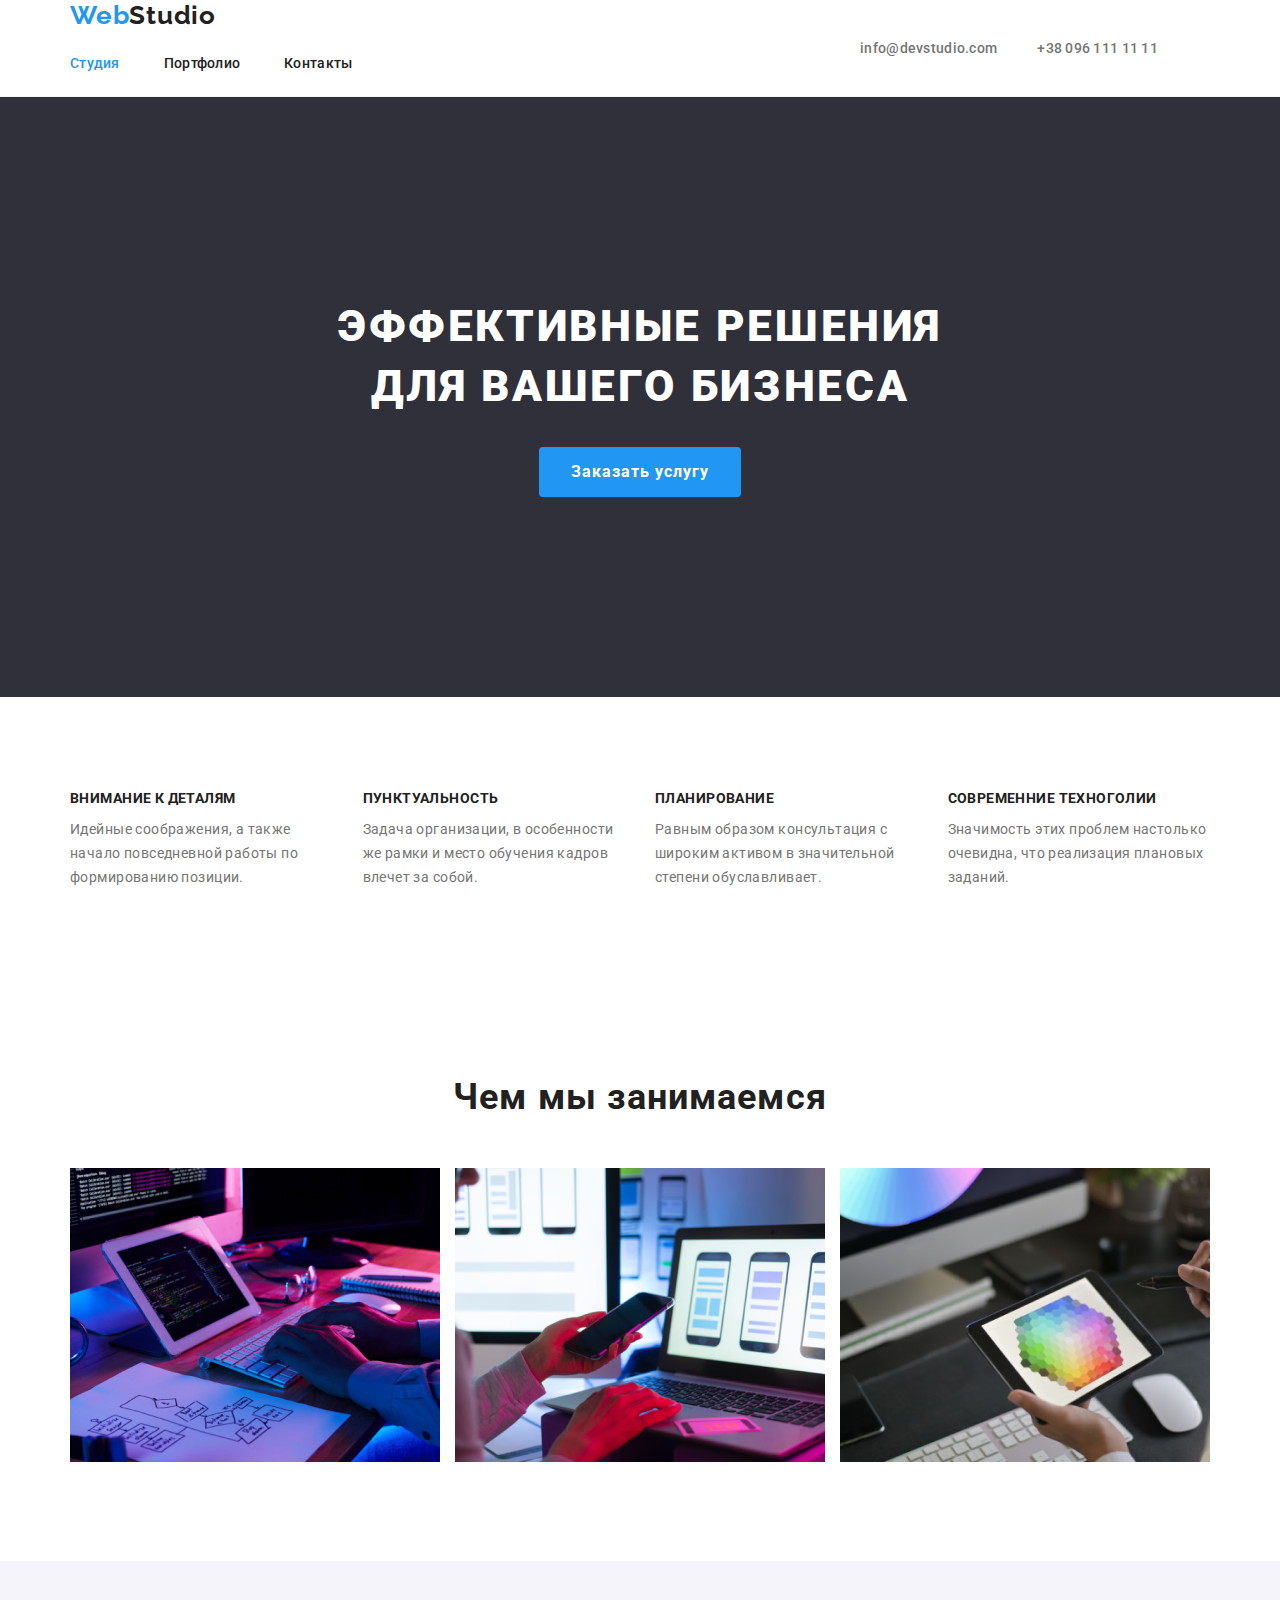
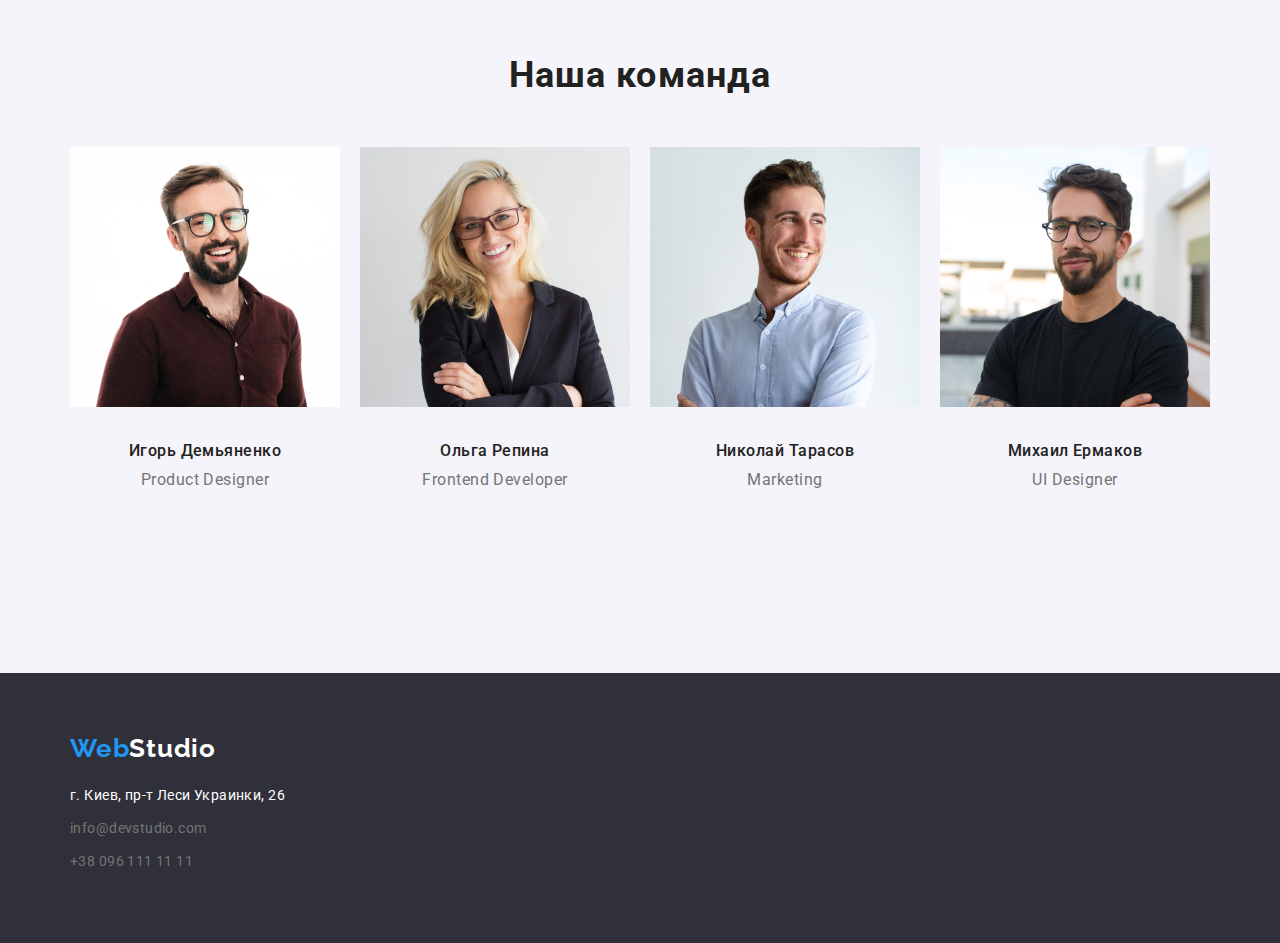
==== commit ddfd1d9e: "Обновляет index.html" ====
--- a/index.html
+++ b/index.html
@@ -15,9 +15,9 @@
     <!--Шапка сайта-->
     <header>
       <div class="head">
+        <nav class="navigation">
         <a class="logo-blue" href="./index.html">Web<span class="logo-black">Studio</span>
         </a>
-          <nav>
             <ul class="site-nav">
               <li class="item">
                 <a href="./index.html" class="link current">Студия</a>
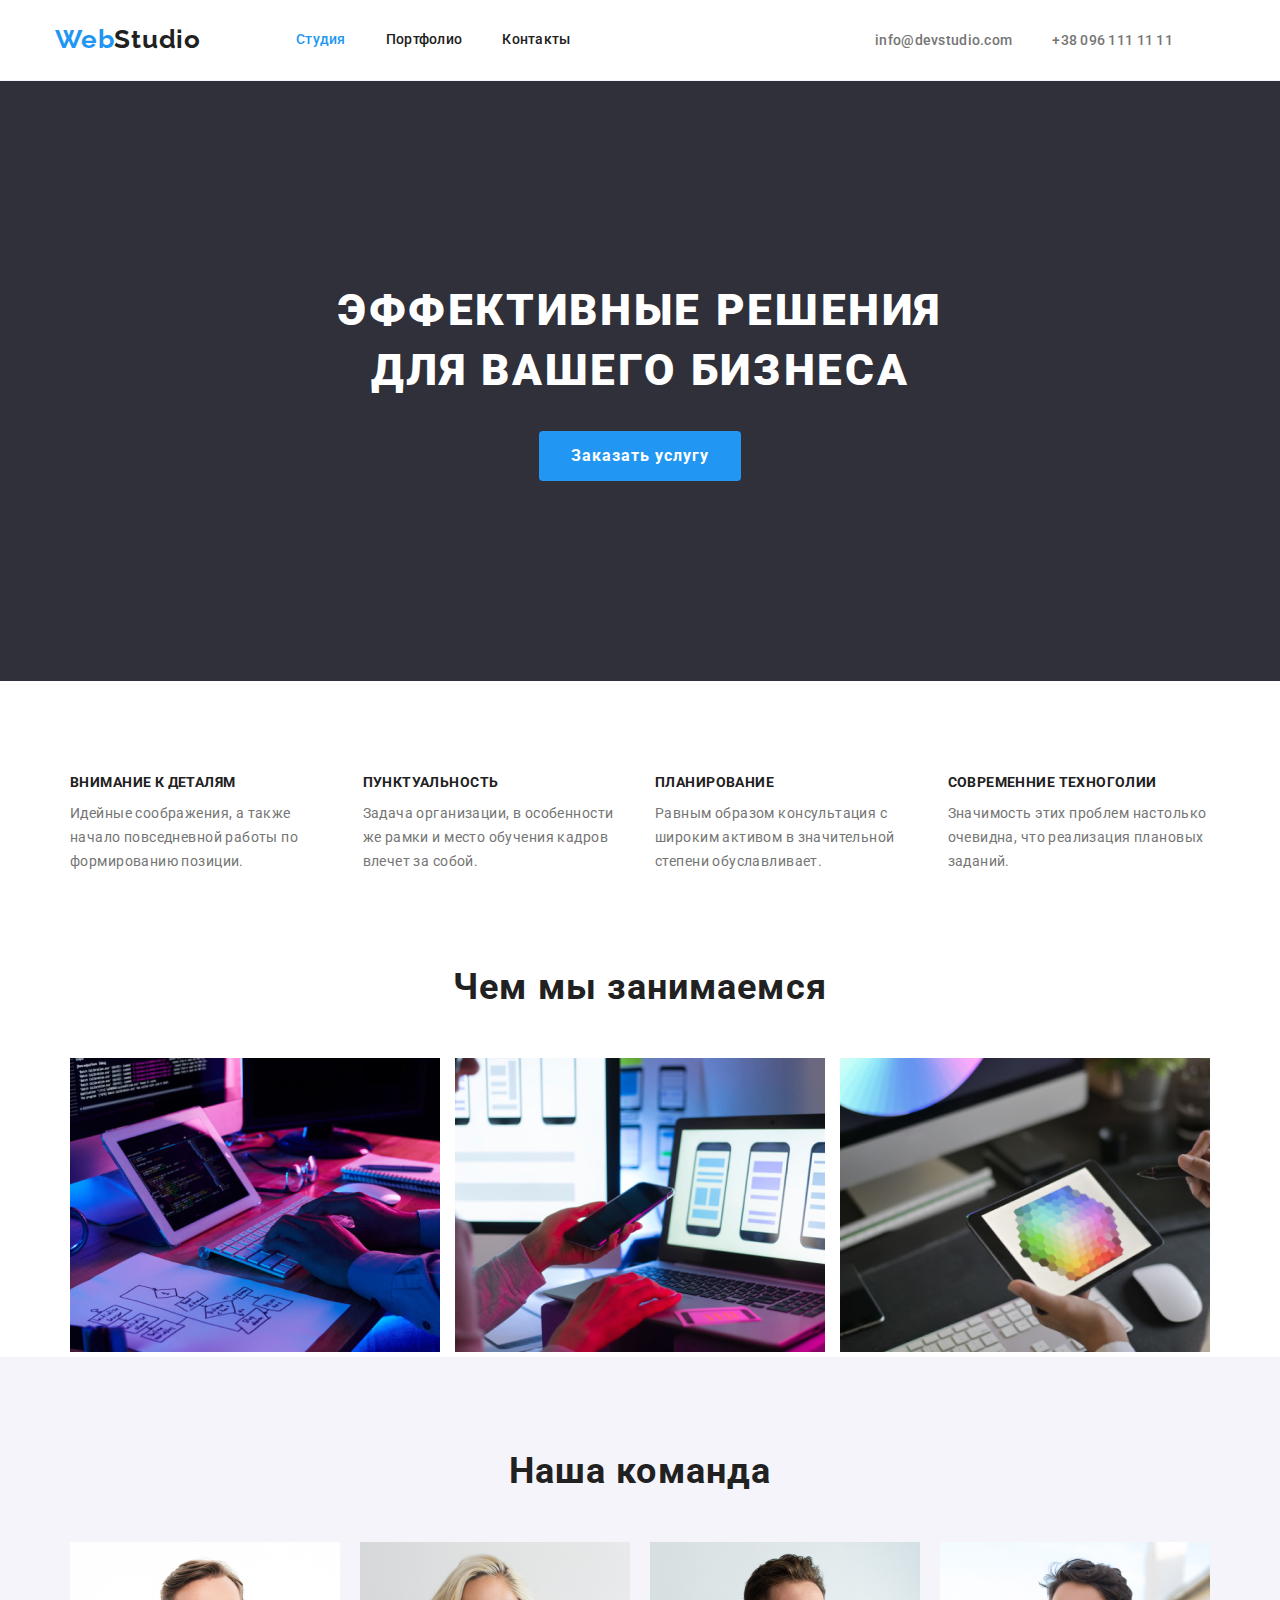
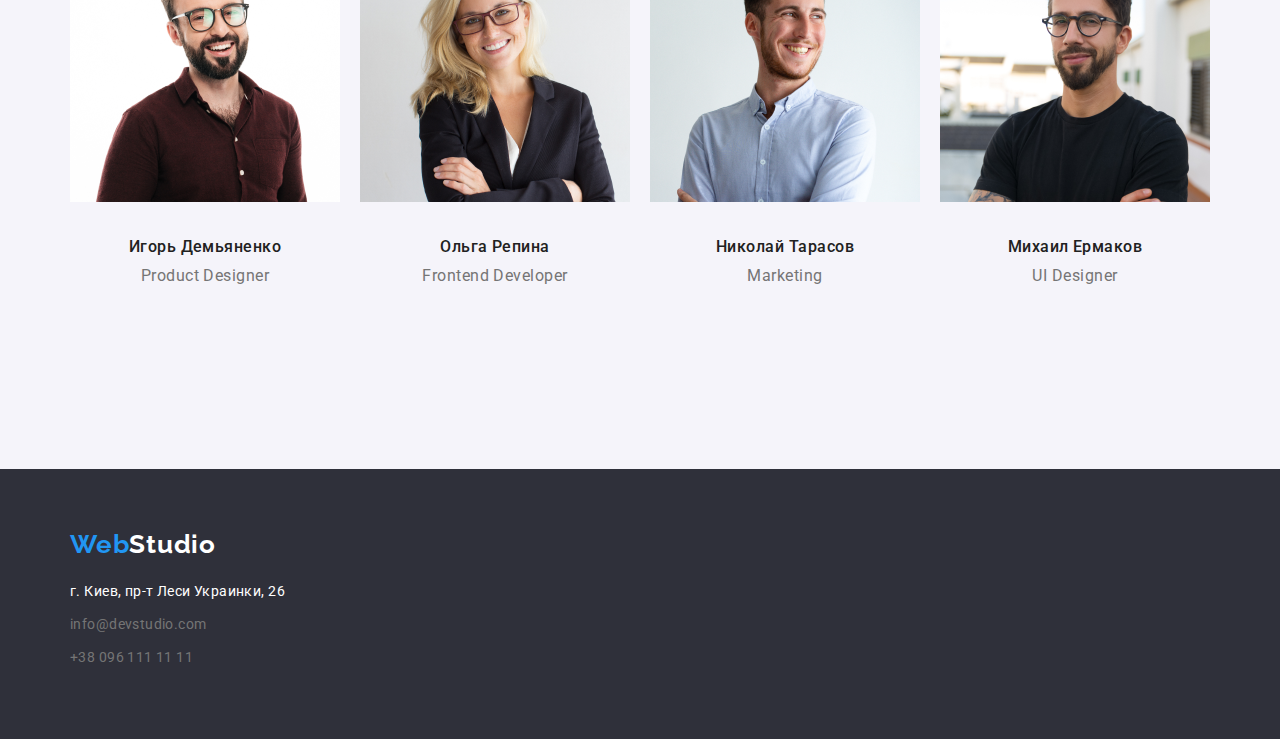
==== commit 35ccc5fc: "Обновляет index.html" ====
--- a/index.html
+++ b/index.html
@@ -84,7 +84,7 @@
         </div>
       </section>
       <!--Чем мы занимаемся-->
-      <section class="section">
+      <section class="employment-section">
         <div class="container">
           <h2 class="employment-title">Чем мы занимаемся</h2>
           <ul class="employment">
--- a/css/styles.css
+++ b/css/styles.css
@@ -81,11 +81,14 @@
     display: flex;
     align-items: center;
 
-    width: 1170px;
+    width: 1200px;
     padding: 0 15px;
 	margin: 0 auto;
 }
-
+.navigation {
+    display: flex;
+    align-items: center;
+}
 /* Logo */
 
 .logo-blue {
@@ -107,7 +110,10 @@
 }
 
 /* Site-nav */
-
+.site-nav {
+    display: flex;
+    align-items: center;
+}
 .site-nav .item {
     display: inline-flex;
 }
@@ -118,7 +124,8 @@
 
 .site-nav .link {
     display: inline;
-    padding: 32px 0;
+    padding-top: 32px;
+    padding-bottom: 32px;
 
     font-weight: 500;
     font-size: 14px;
